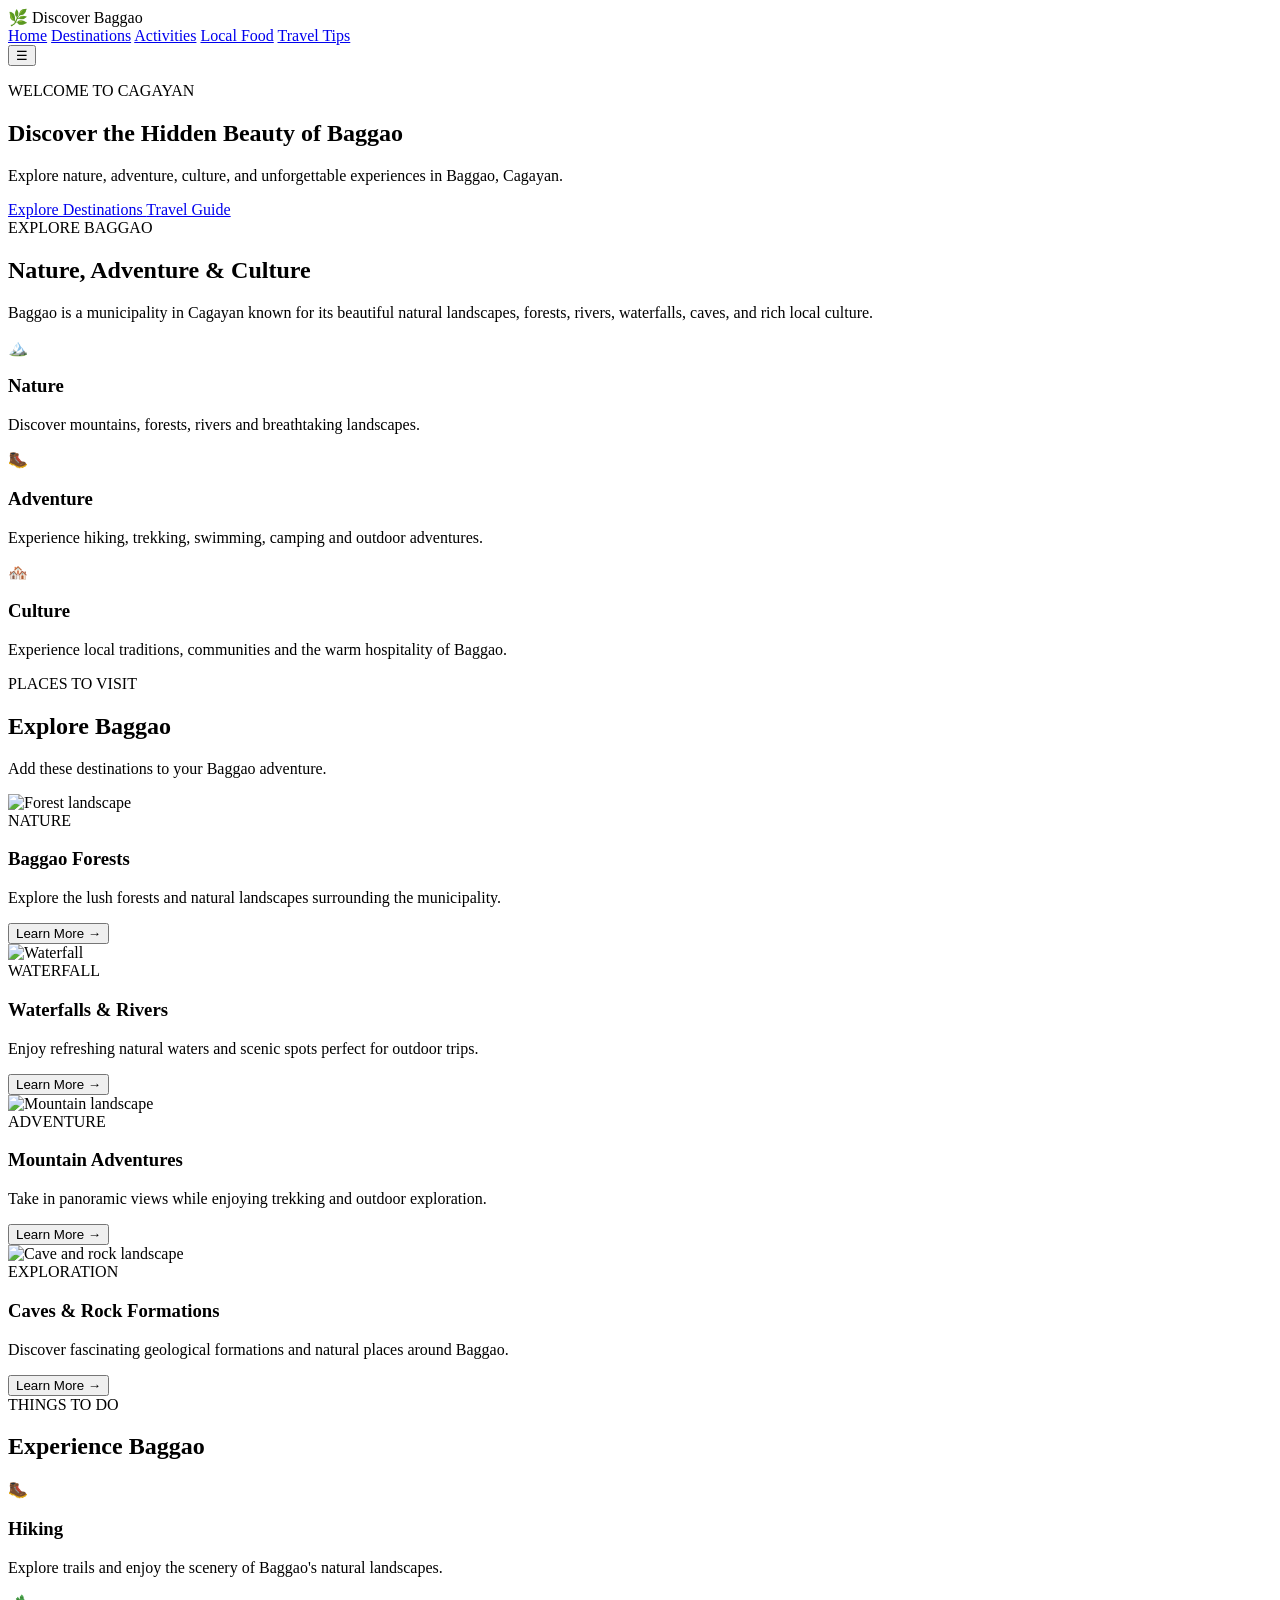
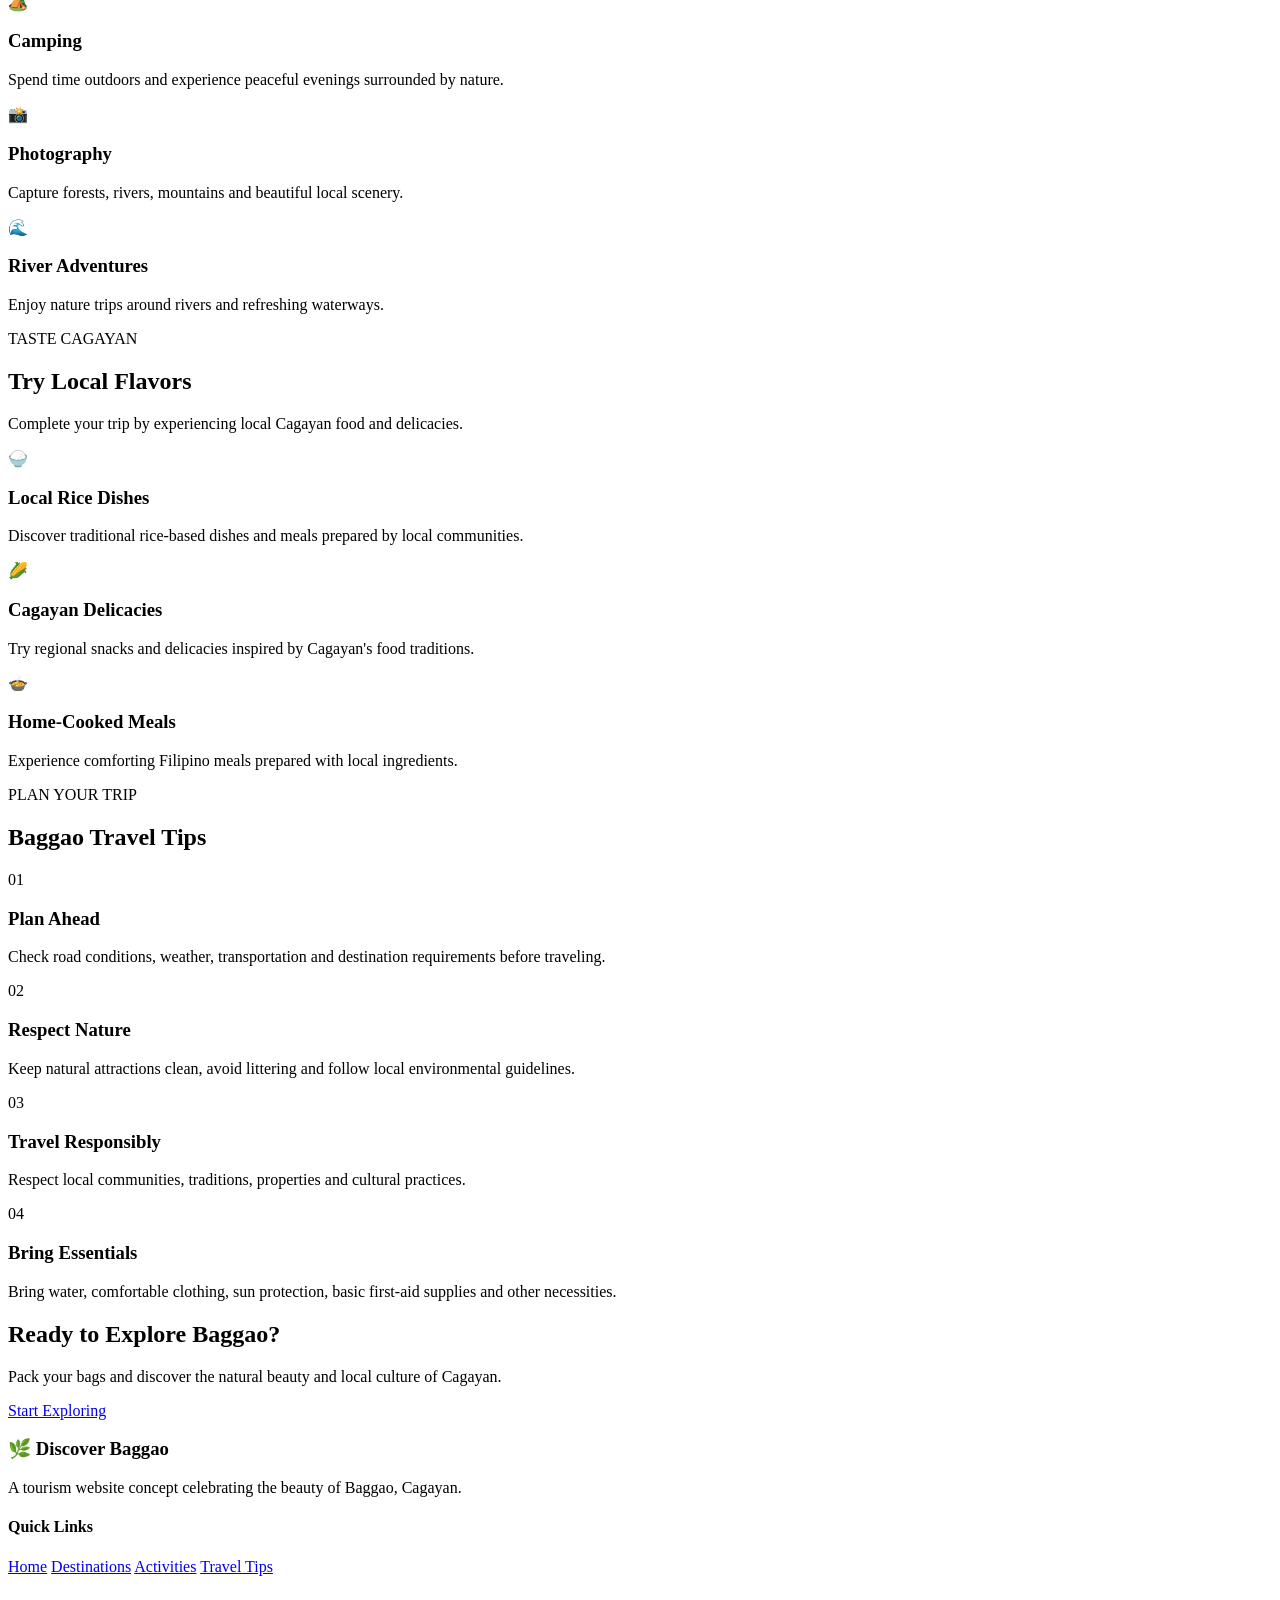
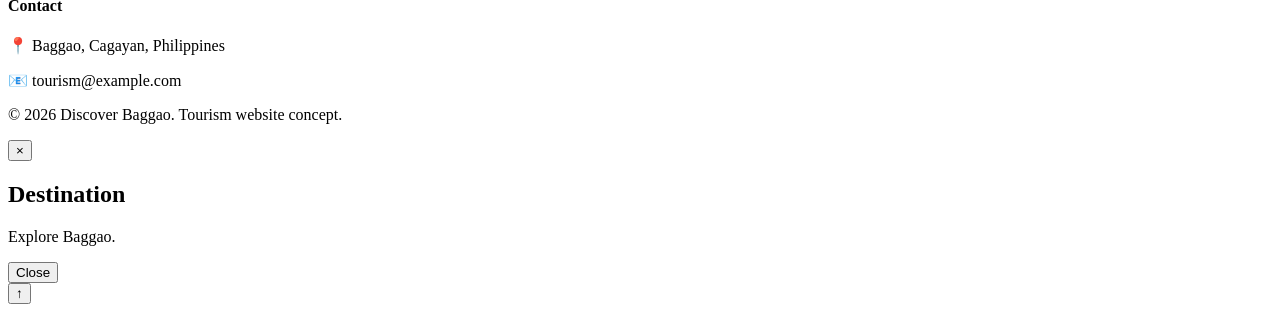
==== index.html @ 01bf260d "Add files via upload" ====
<!DOCTYPE html>
<html lang="en">
<head>
    <meta charset="UTF-8">
    <meta name="viewport" content="width=device-width, initial-scale=1.0">

    <title>Discover Baggao | Cagayan Tourism</title>

    <link rel="stylesheet" href="style.css">
</head>

<body>

    <!-- =========================
         NAVIGATION
    ========================== -->

    <header class="navbar">

        <div class="logo">
            🌿 Discover Baggao
        </div>

        <nav id="navMenu">
            <a href="#home">Home</a>
            <a href="#destinations">Destinations</a>
            <a href="#activities">Activities</a>
            <a href="#food">Local Food</a>
            <a href="#tips">Travel Tips</a>
        </nav>

        <button class="menu-btn" onclick="toggleMenu()">
            ☰
        </button>

    </header>


    <!-- =========================
         HERO
    ========================== -->

    <section class="hero" id="home">

        <div class="hero-content">

            <p class="small-title">
                WELCOME TO CAGAYAN
            </p>

            <h1>
                Discover the Hidden Beauty of Baggao
            </h1>

            <p>
                Explore nature, adventure, culture, and unforgettable
                experiences in Baggao, Cagayan.
            </p>

            <div class="hero-buttons">

                <a href="#destinations" class="btn primary-btn">
                    Explore Destinations
                </a>

                <a href="#tips" class="btn secondary-btn">
                    Travel Guide
                </a>

            </div>

        </div>

    </section>


    <!-- =========================
         INTRODUCTION
    ========================== -->

    <section class="intro">

        <div class="section-heading">

            <span>EXPLORE BAGGAO</span>

            <h2>
                Nature, Adventure & Culture
            </h2>

            <p>
                Baggao is a municipality in Cagayan known for its
                beautiful natural landscapes, forests, rivers,
                waterfalls, caves, and rich local culture.
            </p>

        </div>


        <div class="features">

            <div class="feature-card">
                <div class="feature-icon">🏔️</div>
                <h3>Nature</h3>
                <p>
                    Discover mountains, forests, rivers and
                    breathtaking landscapes.
                </p>
            </div>

            <div class="feature-card">
                <div class="feature-icon">🥾</div>
                <h3>Adventure</h3>
                <p>
                    Experience hiking, trekking, swimming,
                    camping and outdoor adventures.
                </p>
            </div>

            <div class="feature-card">
                <div class="feature-icon">🏘️</div>
                <h3>Culture</h3>
                <p>
                    Experience local traditions, communities
                    and the warm hospitality of Baggao.
                </p>
            </div>

        </div>

    </section>


    <!-- =========================
         DESTINATIONS
    ========================== -->

    <section class="destinations" id="destinations">

        <div class="section-heading">

            <span>PLACES TO VISIT</span>

            <h2>
                Explore Baggao
            </h2>

            <p>
                Add these destinations to your Baggao adventure.
            </p>

        </div>


        <div class="destination-grid">

            <!-- Destination 1 -->

            <article class="destination-card">

                <img
                    src="https://images.unsplash.com/photo-1448375240586-882707db888b?auto=format&fit=crop&w=900&q=80"
                    alt="Forest landscape"
                >

                <div class="card-content">

                    <span class="tag">
                        NATURE
                    </span>

                    <h3>
                        Baggao Forests
                    </h3>

                    <p>
                        Explore the lush forests and natural
                        landscapes surrounding the municipality.
                    </p>

                    <button onclick="showInfo('Baggao Forests')">
                        Learn More →
                    </button>

                </div>

            </article>


            <!-- Destination 2 -->

            <article class="destination-card">

                <img
                    src="https://images.unsplash.com/photo-1433086966358-54859d0ed716?auto=format&fit=crop&w=900&q=80"
                    alt="Waterfall"
                >

                <div class="card-content">

                    <span class="tag">
                        WATERFALL
                    </span>

                    <h3>
                        Waterfalls & Rivers
                    </h3>

                    <p>
                        Enjoy refreshing natural waters and
                        scenic spots perfect for outdoor trips.
                    </p>

                    <button onclick="showInfo('Waterfalls & Rivers')">
                        Learn More →
                    </button>

                </div>

            </article>


            <!-- Destination 3 -->

            <article class="destination-card">

                <img
                    src="https://images.unsplash.com/photo-1500530855697-b586d89ba3ee?auto=format&fit=crop&w=900&q=80"
                    alt="Mountain landscape"
                >

                <div class="card-content">

                    <span class="tag">
                        ADVENTURE
                    </span>

                    <h3>
                        Mountain Adventures
                    </h3>

                    <p>
                        Take in panoramic views while enjoying
                        trekking and outdoor exploration.
                    </p>

                    <button onclick="showInfo('Mountain Adventures')">
                        Learn More →
                    </button>

                </div>

            </article>


            <!-- Destination 4 -->

            <article class="destination-card">

                <img
                    src="https://images.unsplash.com/photo-1516026672322-bc52d61a55d5?auto=format&fit=crop&w=900&q=80"
                    alt="Cave and rock landscape"
                >

                <div class="card-content">

                    <span class="tag">
                        EXPLORATION
                    </span>

                    <h3>
                        Caves & Rock Formations
                    </h3>

                    <p>
                        Discover fascinating geological formations
                        and natural places around Baggao.
                    </p>

                    <button onclick="showInfo('Caves & Rock Formations')">
                        Learn More →
                    </button>

                </div>

            </article>

        </div>

    </section>


    <!-- =========================
         ACTIVITIES
    ========================== -->

    <section class="activities" id="activities">

        <div class="section-heading">

            <span>THINGS TO DO</span>

            <h2>
                Experience Baggao
            </h2>

        </div>


        <div class="activity-grid">

            <div class="activity-card">

                <div class="activity-icon">
                    🥾
                </div>

                <h3>
                    Hiking
                </h3>

                <p>
                    Explore trails and enjoy the scenery
                    of Baggao's natural landscapes.
                </p>

            </div>


            <div class="activity-card">

                <div class="activity-icon">
                    🏕️
                </div>

                <h3>
                    Camping
                </h3>

                <p>
                    Spend time outdoors and experience
                    peaceful evenings surrounded by nature.
                </p>

            </div>


            <div class="activity-card">

                <div class="activity-icon">
                    📸
                </div>

                <h3>
                    Photography
                </h3>

                <p>
                    Capture forests, rivers, mountains
                    and beautiful local scenery.
                </p>

            </div>


            <div class="activity-card">

                <div class="activity-icon">
                    🌊
                </div>

                <h3>
                    River Adventures
                </h3>

                <p>
                    Enjoy nature trips around rivers and
                    refreshing waterways.
                </p>

            </div>

        </div>

    </section>


    <!-- =========================
         LOCAL FOOD
    ========================== -->

    <section class="food-section" id="food">

        <div class="section-heading">

            <span>TASTE CAGAYAN</span>

            <h2>
                Try Local Flavors
            </h2>

            <p>
                Complete your trip by experiencing local
                Cagayan food and delicacies.
            </p>

        </div>


        <div class="food-grid">

            <div class="food-card">

                <div class="food-image">
                    🍚
                </div>

                <div>
                    <h3>
                        Local Rice Dishes
                    </h3>

                    <p>
                        Discover traditional rice-based dishes
                        and meals prepared by local communities.
                    </p>
                </div>

            </div>


            <div class="food-card">

                <div class="food-image">
                    🌽
                </div>

                <div>
                    <h3>
                        Cagayan Delicacies
                    </h3>

                    <p>
                        Try regional snacks and delicacies
                        inspired by Cagayan's food traditions.
                    </p>
                </div>

            </div>


            <div class="food-card">

                <div class="food-image">
                    🍲
                </div>

                <div>
                    <h3>
                        Home-Cooked Meals
                    </h3>

                    <p>
                        Experience comforting Filipino meals
                        prepared with local ingredients.
                    </p>

                </div>

            </div>

        </div>

    </section>


    <!-- =========================
         TRAVEL TIPS
    ========================== -->

    <section class="tips" id="tips">

        <div class="section-heading">

            <span>PLAN YOUR TRIP</span>

            <h2>
                Baggao Travel Tips
            </h2>

        </div>


        <div class="tips-container">

            <div class="tip">

                <div class="tip-number">
                    01
                </div>

                <div>
                    <h3>
                        Plan Ahead
                    </h3>

                    <p>
                        Check road conditions, weather,
                        transportation and destination
                        requirements before traveling.
                    </p>
                </div>

            </div>


            <div class="tip">

                <div class="tip-number">
                    02
                </div>

                <div>
                    <h3>
                        Respect Nature
                    </h3>

                    <p>
                        Keep natural attractions clean,
                        avoid littering and follow local
                        environmental guidelines.
                    </p>
                </div>

            </div>


            <div class="tip">

                <div class="tip-number">
                    03
                </div>

                <div>
                    <h3>
                        Travel Responsibly
                    </h3>

                    <p>
                        Respect local communities, traditions,
                        properties and cultural practices.
                    </p>
                </div>

            </div>


            <div class="tip">

                <div class="tip-number">
                    04
                </div>

                <div>
                    <h3>
                        Bring Essentials
                    </h3>

                    <p>
                        Bring water, comfortable clothing,
                        sun protection, basic first-aid supplies
                        and other necessities.
                    </p>
                </div>

            </div>

        </div>

    </section>


    <!-- =========================
         CALL TO ACTION
    ========================== -->

    <section class="cta">

        <div>

            <h2>
                Ready to Explore Baggao?
            </h2>

            <p>
                Pack your bags and discover the natural beauty
                and local culture of Cagayan.
            </p>

            <a href="#destinations" class="btn primary-btn">
                Start Exploring
            </a>

        </div>

    </section>


    <!-- =========================
         FOOTER
    ========================== -->

    <footer>

        <div class="footer-content">

            <div>

                <h3>
                    🌿 Discover Baggao
                </h3>

                <p>
                    A tourism website concept celebrating
                    the beauty of Baggao, Cagayan.
                </p>

            </div>


            <div>

                <h4>
                    Quick Links
                </h4>

                <a href="#home">Home</a>
                <a href="#destinations">Destinations</a>
                <a href="#activities">Activities</a>
                <a href="#tips">Travel Tips</a>

            </div>


            <div>

                <h4>
                    Contact
                </h4>

                <p>
                    📍 Baggao, Cagayan, Philippines
                </p>

                <p>
                    📧 tourism@example.com
                </p>

            </div>

        </div>


        <div class="copyright">

            <p>
                © 2026 Discover Baggao. Tourism website concept.
            </p>

        </div>

    </footer>


    <!-- =========================
         INFO MODAL
    ========================== -->

    <div class="modal" id="infoModal">

        <div class="modal-content">

            <button
                class="close-modal"
                onclick="closeInfo()">
                ×
            </button>

            <h2 id="modalTitle">
                Destination
            </h2>

            <p id="modalText">
                Explore Baggao.
            </p>

            <button
                class="btn primary-btn"
                onclick="closeInfo()">
                Close
            </button>

        </div>

    </div>


    <script src="script.js"></script>

</body>
</html>
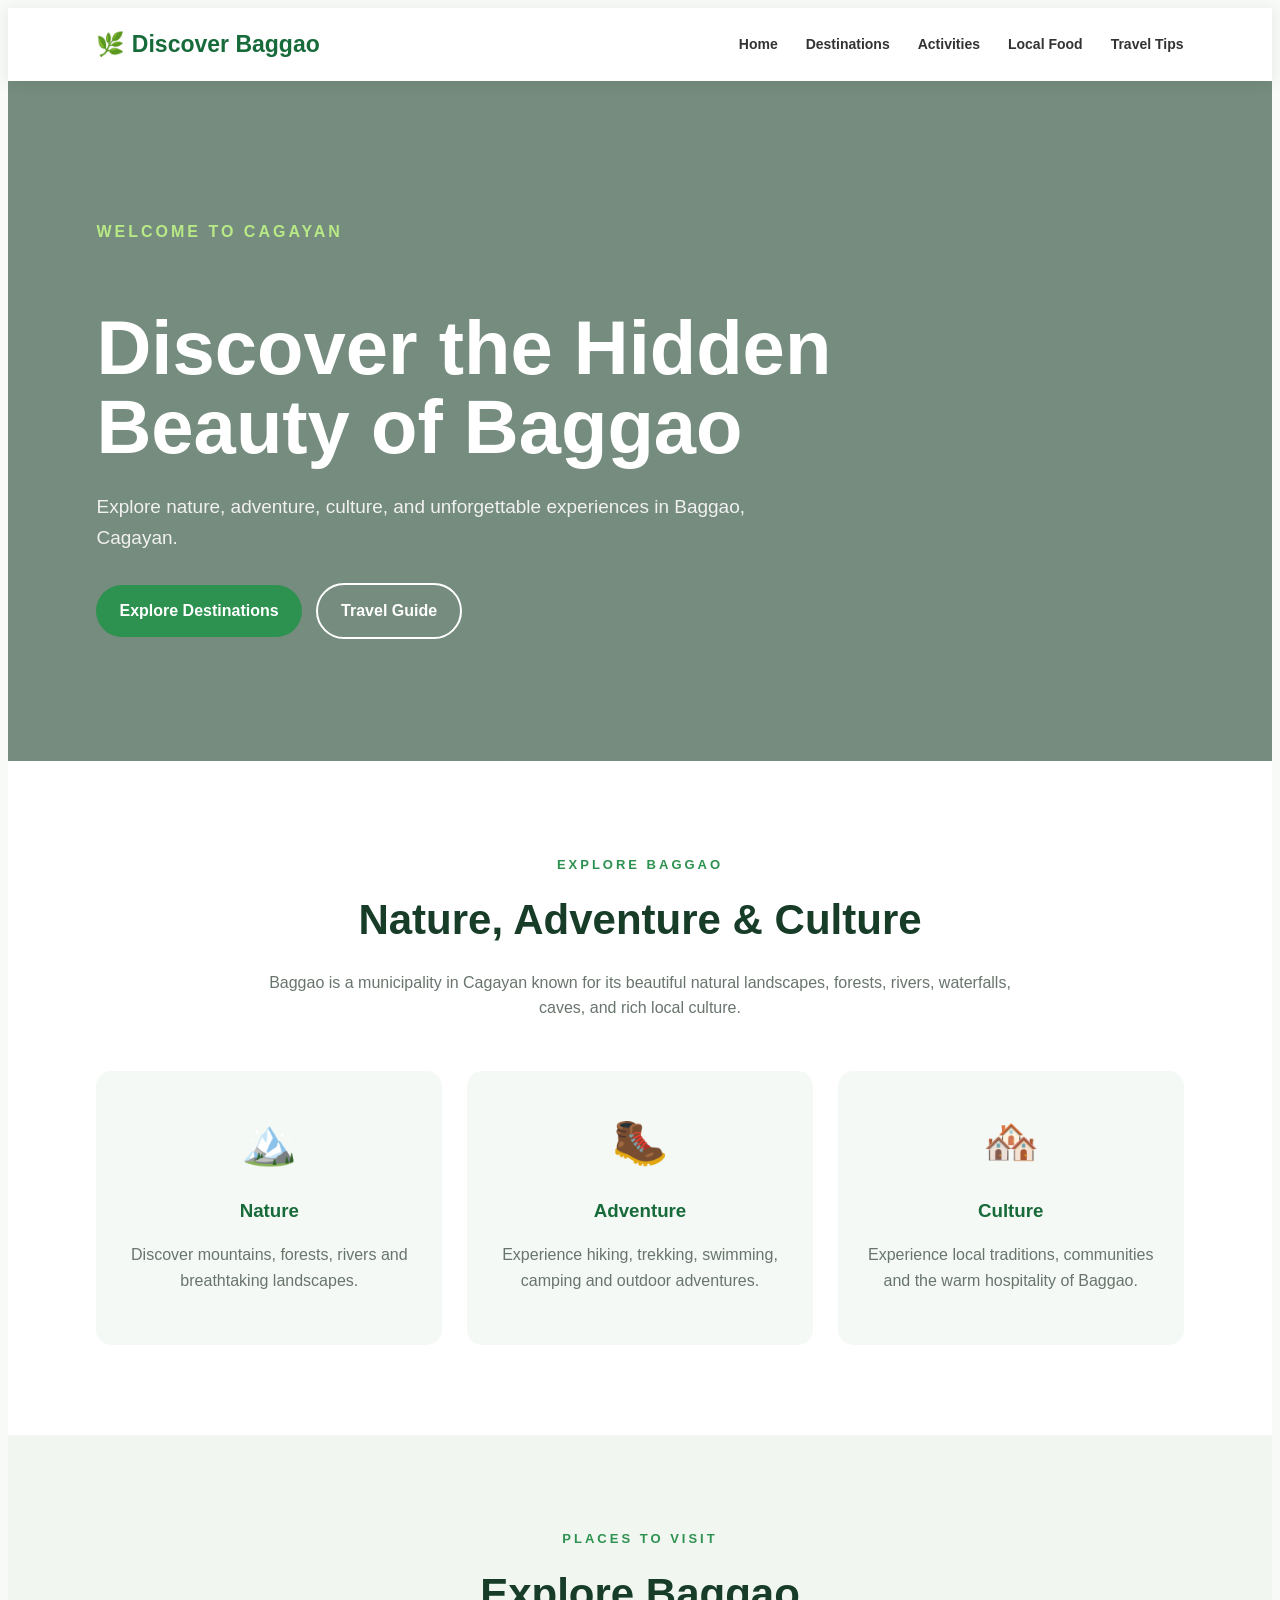
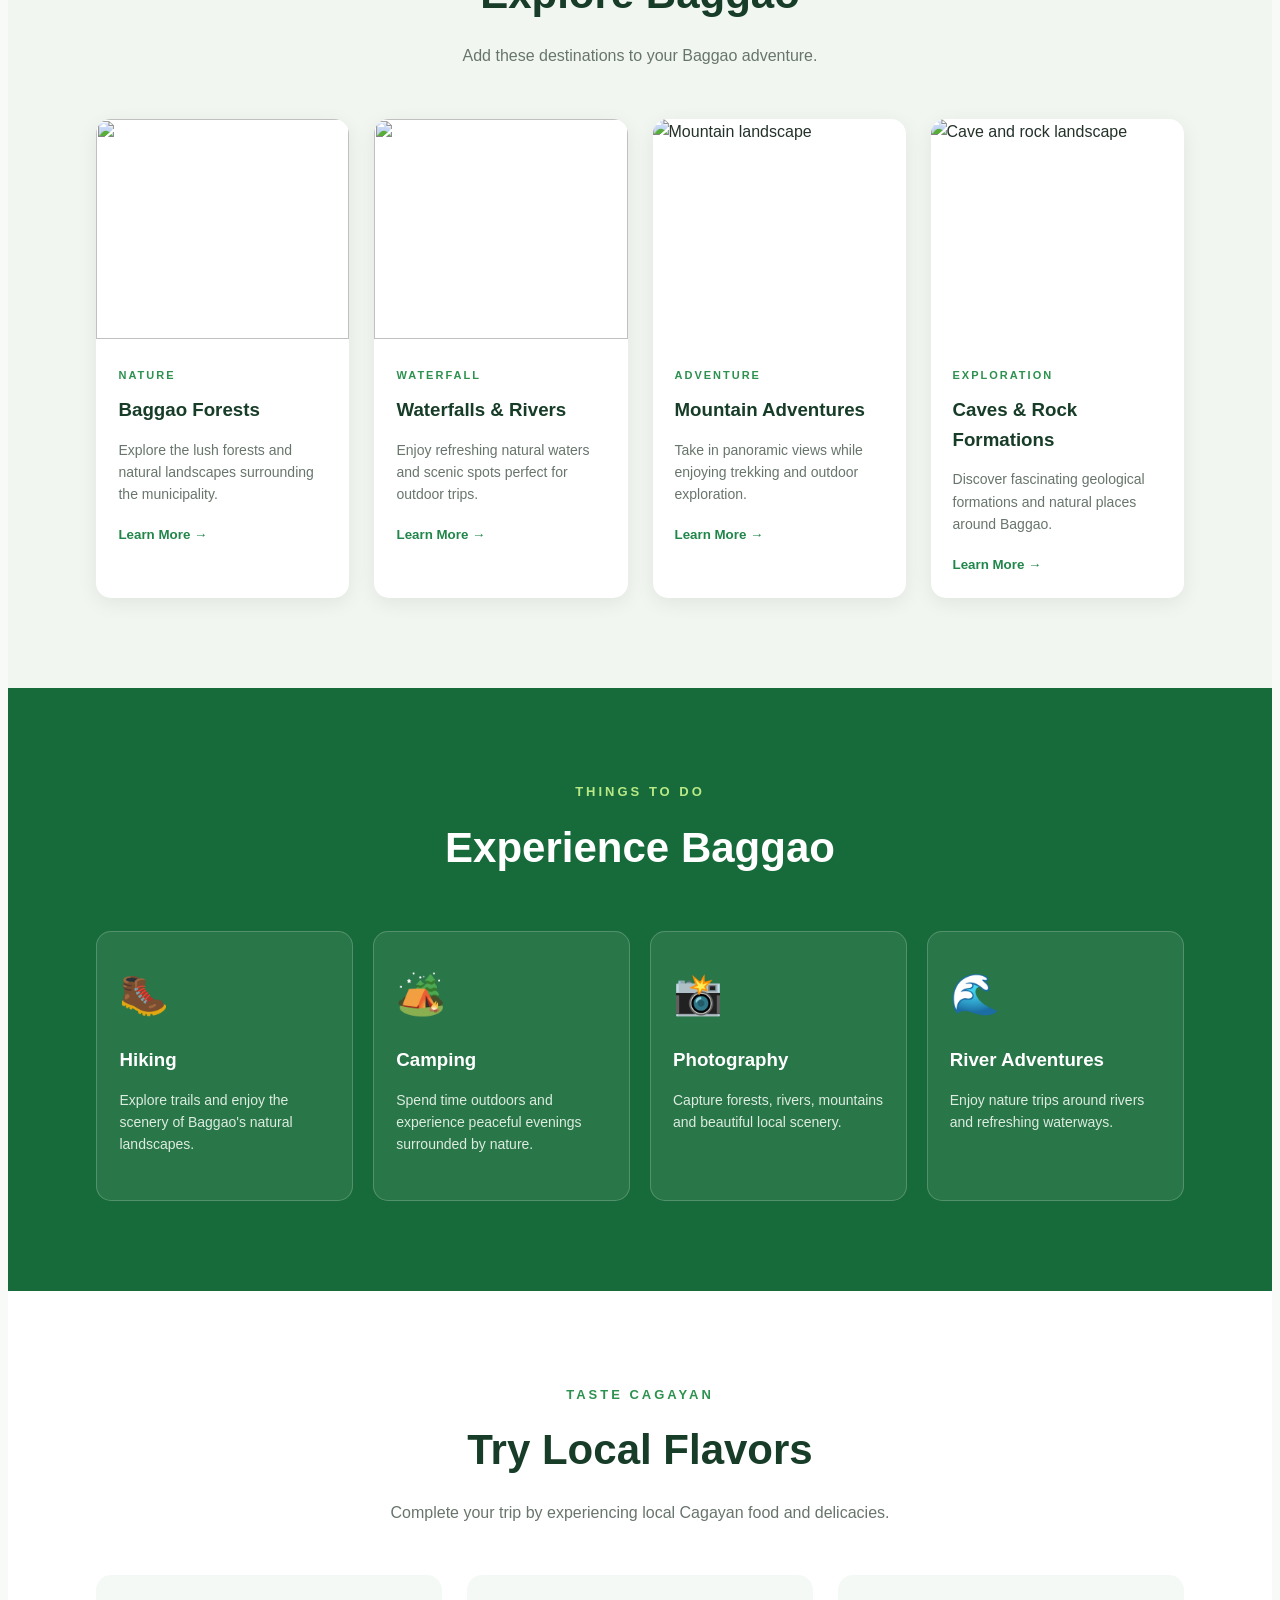
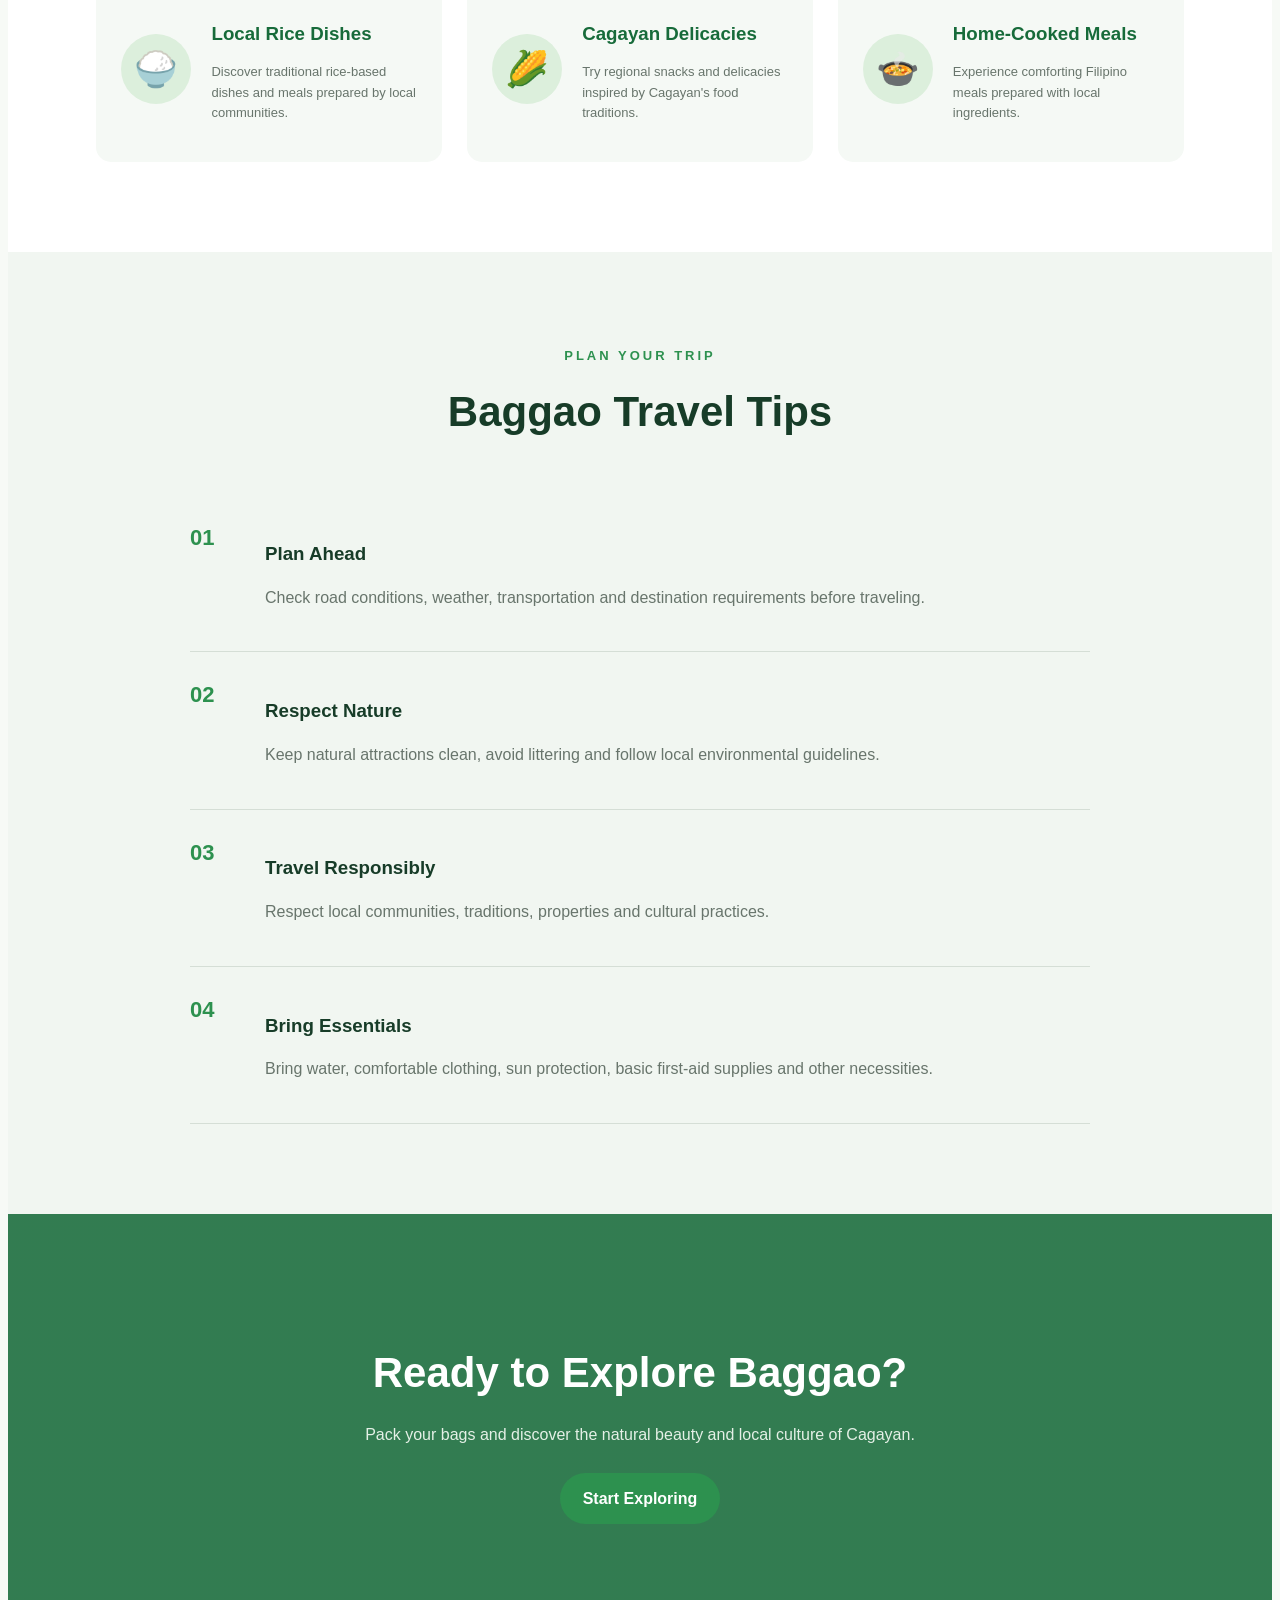
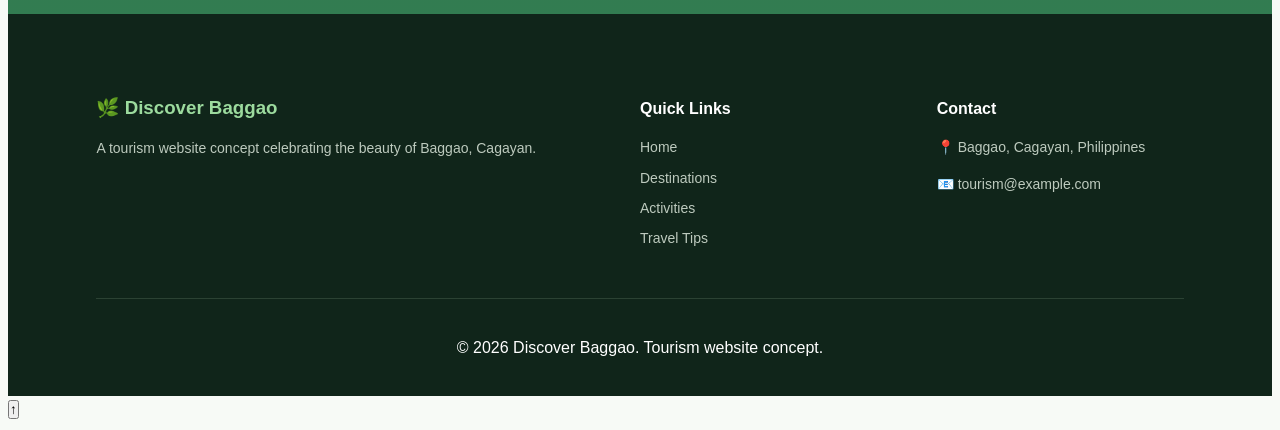
==== commit 6b8a3b3e: "Rename html.html to index.html" ====
--- a/index.html
+++ b/index.html
@@ -6,7 +6,7 @@
 
     <title>Discover Baggao | Cagayan Tourism</title>
 
-    <link rel="stylesheet" href="style.css">
+    <link rel="stylesheet" href="style.css.css">
 </head>
 
 <body>
@@ -159,8 +159,8 @@
             <article class="destination-card">
 
                 <img
-                    src="https://images.unsplash.com/photo-1448375240586-882707db888b?auto=format&fit=crop&w=900&q=80"
-                    alt="Forest landscape"
+                    src="https://th.bing.com/th/id/OIP.dYrlmw8lFO7UO91-TGr6SAHaEq?w=309&h=195&c=7&r=0&o=7&dpr=1.5&pid=1.7&rm=3
+                    alt="Baggao Forests"
                 >
 
                 <div class="card-content">
@@ -192,8 +192,8 @@
             <article class="destination-card">
 
                 <img
-                    src="https://images.unsplash.com/photo-1433086966358-54859d0ed716?auto=format&fit=crop&w=900&q=80"
-                    alt="Waterfall"
+                   src="https://blogger.googleusercontent.com/img/b/R29vZ2xl/AVvXsEhiGTe6PTeAnZoDh-ikuH7Zrk6u8724HWjg-YV8qGJ8Qoh3nsFtohDnB5IDVl7HAlnmh8uEf8fHN5LjBvY8hyEy0eaXhQliQ6uDlNG_GVpPmJxEl2LUwBukMzAJUAxovO-WCN6Q2cdK7N2WMr4PPP4qmw_9xb1doEbeFuPKf3m_vaNvsGPafnmbHqkPnks/w640-h480/IMG_20240315_112714_edit_18729167758843.jpg
+                   alt="Waterfall"
                 >
 
                 <div class="card-content">
@@ -225,7 +225,7 @@
             <article class="destination-card">
 
                 <img
-                    src="https://images.unsplash.com/photo-1500530855697-b586d89ba3ee?auto=format&fit=crop&w=900&q=80"
+                    src="https://th.bing.com/th/id/OIP.4nUV3zdV4tljjDfEjQBOxgHaJ4?w=149&h=199&c=7&r=0&o=7&dpr=1.5&pid=1.7&rm=3"
                     alt="Mountain landscape"
                 >
 
@@ -258,7 +258,7 @@
             <article class="destination-card">
 
                 <img
-                    src="https://images.unsplash.com/photo-1516026672322-bc52d61a55d5?auto=format&fit=crop&w=900&q=80"
+                    src="https://th.bing.com/th/id/OIP.b8N6xxe1wkZw05Wi2erOUQHaKx?w=102&h=108&c=7&qlt=90&bgcl=17267d&r=0&o=6&dpr=1.5&pid=13.1"
                     alt="Cave and rock landscape"
                 >
 
--- a/style.css.css
+++ b/style.css.css
@@ -0,0 +1,866 @@
+
+* {
+    margin: #131311;
+    padding: 0;
+    box-sizing: border-box;
+}
+
+html {
+    scroll-behavior: smooth;
+}
+
+body {
+    font-family: Arial, Helvetica, sans-serif;
+    color: #24322a;
+    background: #f7faf6;
+    line-height: 1.6;
+}
+
+a {
+    text-decoration: none;
+}
+
+img {
+    max-width: 100%;
+    display: block;
+}
+.navbar {
+    width: 100%;
+    padding: 18px 7%;
+
+    display: flex;
+    justify-content: space-between;
+    align-items: center;
+
+    background: rgba(255, 255, 255, 0.96);
+
+    position: sticky;
+    top: 0;
+    z-index: 1000;
+
+    box-shadow: 0 2px 15px rgba(0, 0, 0, 0.08);
+}
+
+.logo {
+    color: #176b3a;
+    font-size: 23px;
+    font-weight: bold;
+}
+
+.navbar nav {
+    display: flex;
+    gap: 28px;
+}
+
+.navbar nav a {
+    color: #333;
+    font-size: 14px;
+    font-weight: bold;
+
+    transition: 0.3s;
+}
+
+.navbar nav a:hover {
+    color: #20864a;
+}
+
+.menu-btn {
+    display: none;
+
+    border: none;
+    background: #176b3a;
+    color: white;
+
+    padding: 8px 12px;
+
+    border-radius: 5px;
+
+    font-size: 20px;
+}
+
+
+/* ================================
+   HERO
+================================ */
+
+.hero {
+    min-height: 680px;
+
+    background:
+        linear-gradient(
+            rgba(10, 50, 28, 0.55),
+            rgba(10, 50, 28, 0.55)
+        ),
+        url("https://images.unsplash.com/photo-1500534623283-312aade485b7?auto=format&fit=crop&w=1800&q=85");
+
+    background-size: cover;
+    background-position: center;
+
+    display: flex;
+    align-items: center;
+
+    padding: 70px 7%;
+
+    color: white;
+}
+
+.hero-content {
+    max-width: 800px;
+}
+
+.small-title {
+    color: #b8e986;
+
+    font-weight: bold;
+
+    letter-spacing: 3px;
+
+    margin-bottom: 15px;
+}
+
+.hero h1 {
+    font-size: clamp(42px, 6vw, 76px);
+
+    line-height: 1.05;
+
+    margin-bottom: 25px;
+}
+
+.hero p:not(.small-title) {
+    max-width: 650px;
+
+    font-size: 19px;
+
+    color: #f1f1f1;
+
+    margin-bottom: 30px;
+}
+
+
+/* ================================
+   BUTTONS
+================================ */
+
+.btn {
+    display: inline-block;
+
+    padding: 13px 23px;
+
+    border-radius: 30px;
+
+    font-weight: bold;
+
+    transition: 0.3s;
+}
+
+.primary-btn {
+    background: #2d914f;
+    color: white;
+}
+
+.primary-btn:hover {
+    background: #22743e;
+    transform: translateY(-2px);
+}
+
+.secondary-btn {
+    color: white;
+
+    border: 2px solid white;
+
+    margin-left: 10px;
+}
+
+.secondary-btn:hover {
+    background: white;
+    color: #176b3a;
+}
+
+
+/* ================================
+   SECTION
+================================ */
+
+section {
+    padding: 90px 7%;
+}
+
+.section-heading {
+    max-width: 750px;
+
+    margin: 0 auto 50px;
+
+    text-align: center;
+}
+
+.section-heading span {
+    color: #2d914f;
+
+    font-size: 13px;
+
+    font-weight: bold;
+
+    letter-spacing: 3px;
+}
+
+.section-heading h2 {
+    color: #173c28;
+
+    font-size: 42px;
+
+    margin: 10px 0 15px;
+}
+
+.section-heading p {
+    color: #68756c;
+
+    font-size: 16px;
+}
+.intro {
+    background: white;
+}
+
+.features {
+    max-width: 1100px;
+
+    margin: auto;
+
+    display: grid;
+
+    grid-template-columns:
+        repeat(3, 1fr);
+
+    gap: 25px;
+}
+
+.feature-card {
+    text-align: center;
+
+    padding: 35px 25px;
+
+    background: #f5f9f5;
+
+    border-radius: 15px;
+
+    transition: 0.3s;
+}
+
+.feature-card:hover {
+    transform: translateY(-7px);
+
+    box-shadow:
+        0 10px 30px rgba(0, 0, 0, 0.08);
+}
+
+.feature-icon {
+    font-size: 45px;
+
+    margin-bottom: 15px;
+}
+
+.feature-card h3 {
+    color: #176b3a;
+
+    margin-bottom: 10px;
+}
+
+.feature-card p {
+    color: #68756c;
+}
+
+
+/* ================================
+   DESTINATIONS
+================================ */
+
+.destinations {
+    background: #f1f6f1;
+}
+
+.destination-grid {
+    display: grid;
+
+    grid-template-columns:
+        repeat(4, 1fr);
+
+    gap: 25px;
+}
+
+.destination-card {
+    overflow: hidden;
+
+    background: white;
+
+    border-radius: 15px;
+
+    box-shadow:
+        0 5px 20px rgba(0, 0, 0, 0.07);
+
+    transition: 0.3s;
+}
+
+.destination-card:hover {
+    transform: translateY(-7px);
+}
+
+.destination-card img {
+    width: 100%;
+    height: 220px;
+
+    object-fit: cover;
+
+    transition: 0.4s;
+}
+
+.destination-card:hover img {
+    transform: scale(1.05);
+}
+
+.card-content {
+    padding: 22px;
+}
+
+.tag {
+    color: #2d914f;
+
+    font-size: 11px;
+
+    font-weight: bold;
+
+    letter-spacing: 2px;
+}
+
+.card-content h3 {
+    color: #173c28;
+
+    margin: 8px 0;
+}
+
+.card-content p {
+    color: #68756c;
+
+    font-size: 14px;
+
+    margin-bottom: 15px;
+}
+
+.card-content button {
+    border: none;
+
+    background: transparent;
+
+    color: #20864a;
+
+    font-weight: bold;
+}
+
+
+/* ================================
+   ACTIVITIES
+================================ */
+
+.activities {
+    background: #176b3a;
+
+    color: white;
+}
+
+.activities .section-heading span {
+    color: #b8e986;
+}
+
+.activities .section-heading h2 {
+    color: white;
+}
+
+.activity-grid {
+    max-width: 1100px;
+
+    margin: auto;
+
+    display: grid;
+
+    grid-template-columns:
+        repeat(4, 1fr);
+
+    gap: 20px;
+}
+
+.activity-card {
+    padding: 30px 22px;
+
+    border: 1px solid rgba(255, 255, 255, 0.2);
+
+    border-radius: 15px;
+
+    background: rgba(255, 255, 255, 0.08);
+
+    transition: 0.3s;
+}
+
+.activity-card:hover {
+    background: rgba(255, 255, 255, 0.15);
+
+    transform: translateY(-5px);
+}
+
+.activity-icon {
+    font-size: 40px;
+
+    margin-bottom: 15px;
+}
+
+.activity-card h3 {
+    margin-bottom: 10px;
+}
+
+.activity-card p {
+    color: #dcecdf;
+
+    font-size: 14px;
+}
+
+
+/* ================================
+   FOOD
+================================ */
+
+.food-section {
+    background: white;
+}
+
+.food-grid {
+    max-width: 1100px;
+
+    margin: auto;
+
+    display: grid;
+
+    grid-template-columns:
+        repeat(3, 1fr);
+
+    gap: 25px;
+}
+
+.food-card {
+    display: flex;
+
+    align-items: center;
+
+    gap: 20px;
+
+    padding: 25px;
+
+    background: #f5f9f5;
+
+    border-radius: 15px;
+
+    transition: 0.3s;
+}
+
+.food-card:hover {
+    transform: translateY(-5px);
+
+    box-shadow:
+        0 10px 25px rgba(0, 0, 0, 0.08);
+}
+
+.food-image {
+    min-width: 70px;
+    height: 70px;
+
+    display: flex;
+    align-items: center;
+    justify-content: center;
+
+    border-radius: 50%;
+
+    background: #dcefdc;
+
+    font-size: 35px;
+}
+
+.food-card h3 {
+    color: #176b3a;
+
+    margin-bottom: 5px;
+}
+
+.food-card p {
+    color: #68756c;
+
+    font-size: 13px;
+}
+
+
+/* ================================
+   TRAVEL TIPS
+================================ */
+
+.tips {
+    background: #f1f6f1;
+}
+
+.tips-container {
+    max-width: 900px;
+
+    margin: auto;
+}
+
+.tip {
+    display: flex;
+
+    gap: 25px;
+
+    padding: 25px 0;
+
+    border-bottom: 1px solid #d5ded6;
+}
+
+.tip-number {
+    color: #2d914f;
+
+    font-size: 22px;
+
+    font-weight: bold;
+
+    min-width: 50px;
+}
+
+.tip h3 {
+    color: #173c28;
+
+    margin-bottom: 5px;
+}
+
+.tip p {
+    color: #68756c;
+}
+
+
+/* ================================
+   CTA
+================================ */
+
+.cta {
+    background:
+        linear-gradient(
+            rgba(23, 107, 58, 0.88),
+            rgba(23, 107, 58, 0.88)
+        ),
+        url("https://images.unsplash.com/photo-1469474968028-56623f02e42e?auto=format&fit=crop&w=1600&q=80");
+
+    background-size: cover;
+    background-position: center;
+
+    text-align: center;
+
+    color: white;
+}
+
+.cta h2 {
+    font-size: 42px;
+
+    margin-bottom: 12px;
+}
+
+.cta p {
+    margin-bottom: 25px;
+
+    color: #e4f0e6;
+}
+
+
+/* ================================
+   FOOTER
+================================ */
+
+footer {
+    background: #10251a;
+
+    color: white;
+
+    padding: 60px 7% 20px;
+}
+
+.footer-content {
+    display: grid;
+
+    grid-template-columns:
+        2fr 1fr 1fr;
+
+    gap: 50px;
+
+    max-width: 1100px;
+
+    margin: auto;
+}
+
+.footer-content h3 {
+    color: #9cdb9e;
+
+    margin-bottom: 10px;
+}
+
+.footer-content h4 {
+    margin-bottom: 15px;
+}
+
+.footer-content p {
+    color: #bdcabe;
+
+    font-size: 14px;
+}
+
+.footer-content a {
+    display: block;
+
+    color: #bdcabe;
+
+    margin-bottom: 8px;
+
+    font-size: 14px;
+}
+
+.footer-content a:hover {
+    color: white;
+}
+
+.copyright {
+    max-width: 1100px;
+
+    margin: 40px auto 0;
+
+    padding-top: 20px;
+
+    border-top: 1px solid #2b4233;
+
+    text-align: center;
+}
+
+
+/* ================================
+   MODAL
+================================ */
+
+.modal {
+    position: fixed;
+
+    inset: 0;
+
+    background: rgba(0, 0, 0, 0.65);
+
+    display: none;
+
+    align-items: center;
+    justify-content: center;
+
+    padding: 20px;
+
+    z-index: 3000;
+}
+
+.modal.show {
+    display: flex;
+}
+
+.modal-content {
+    width: 500px;
+    max-width: 100%;
+
+    background: white;
+
+    border-radius: 15px;
+
+    padding: 35px;
+
+    position: relative;
+
+    animation: modalShow 0.3s ease;
+}
+
+.modal-content h2 {
+    color: #176b3a;
+
+    margin-bottom: 15px;
+}
+
+.modal-content p {
+    color: #68756c;
+
+    margin-bottom: 25px;
+}
+
+.close-modal {
+    position: absolute;
+
+    top: 15px;
+    right: 18px;
+
+    border: none;
+
+    background: transparent;
+
+    font-size: 28px;
+
+    color: #555;
+}
+
+@keyframes modalShow {
+    from {
+        opacity: 0;
+        transform: translateY(-20px);
+    }
+
+    to {
+        opacity: 1;
+        transform: translateY(0);
+    }
+}
+
+
+/* ================================
+   TABLET
+================================ */
+
+@media (max-width: 1000px) {
+
+    .destination-grid {
+        grid-template-columns:
+            repeat(2, 1fr);
+    }
+
+    .activity-grid {
+        grid-template-columns:
+            repeat(2, 1fr);
+    }
+
+    .food-grid {
+        grid-template-columns:
+            repeat(2, 1fr);
+    }
+
+}
+
+
+/* ================================
+   MOBILE
+================================ */
+
+@media (max-width: 700px) {
+
+    .navbar {
+        padding: 15px 5%;
+    }
+
+    .menu-btn {
+        display: block;
+    }
+
+    .navbar nav {
+        display: none;
+
+        position: absolute;
+
+        top: 65px;
+        left: 0;
+
+        width: 100%;
+
+        background: white;
+
+        flex-direction: column;
+
+        gap: 0;
+
+        box-shadow:
+            0 5px 15px rgba(0, 0, 0, 0.1);
+    }
+
+    .navbar nav.show {
+        display: flex;
+    }
+
+    .navbar nav a {
+        padding: 15px 5%;
+
+        border-bottom: 1px solid #eee;
+    }
+
+    .hero {
+        min-height: 600px;
+
+        padding: 50px 5%;
+    }
+
+    .hero h1 {
+        font-size: 42px;
+    }
+
+    .hero p:not(.small-title) {
+        font-size: 16px;
+    }
+
+    .secondary-btn {
+        margin-left: 0;
+
+        margin-top: 10px;
+    }
+
+    section {
+        padding: 65px 5%;
+    }
+
+    .section-heading h2 {
+        font-size: 32px;
+    }
+
+    .features,
+    .destination-grid,
+    .activity-grid,
+    .food-grid {
+        grid-template-columns: 1fr;
+    }
+
+    .footer-content {
+        grid-template-columns: 1fr;
+
+        gap: 30px;
+    }
+
+    .cta h2 {
+        font-size: 32px;
+    }
+
+}
+
+
+/* ================================
+   SMALL PHONES
+================================ */
+
+@media (max-width: 400px) {
+
+    .logo {
+        font-size: 18px;
+    }
+
+    .hero h1 {
+        font-size: 35px;
+    }
+
+    .hero-buttons .btn {
+        display: block;
+
+        width: 100%;
+
+        text-align: center;
+
+        margin-left: 0;
+    }
+
+    .secondary-btn {
+        margin-top: 12px !important;
+    }
+
+}
